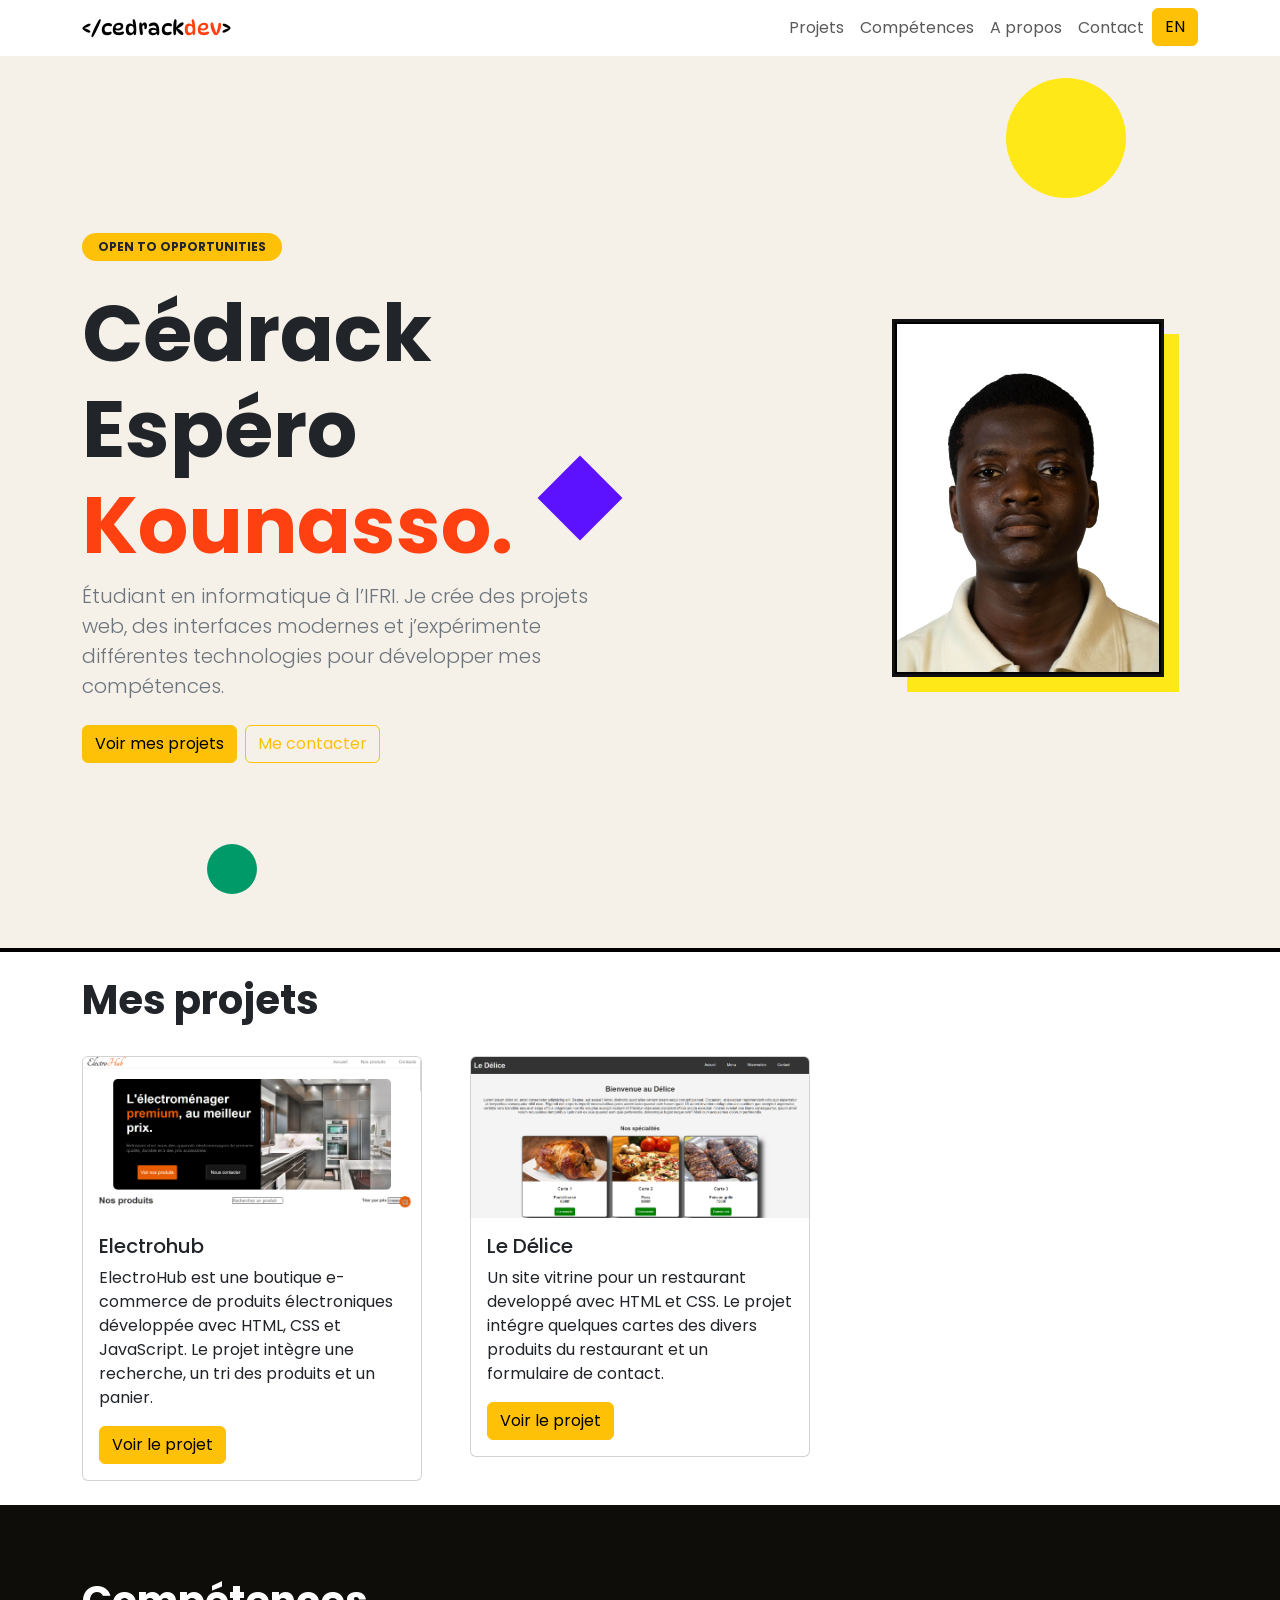
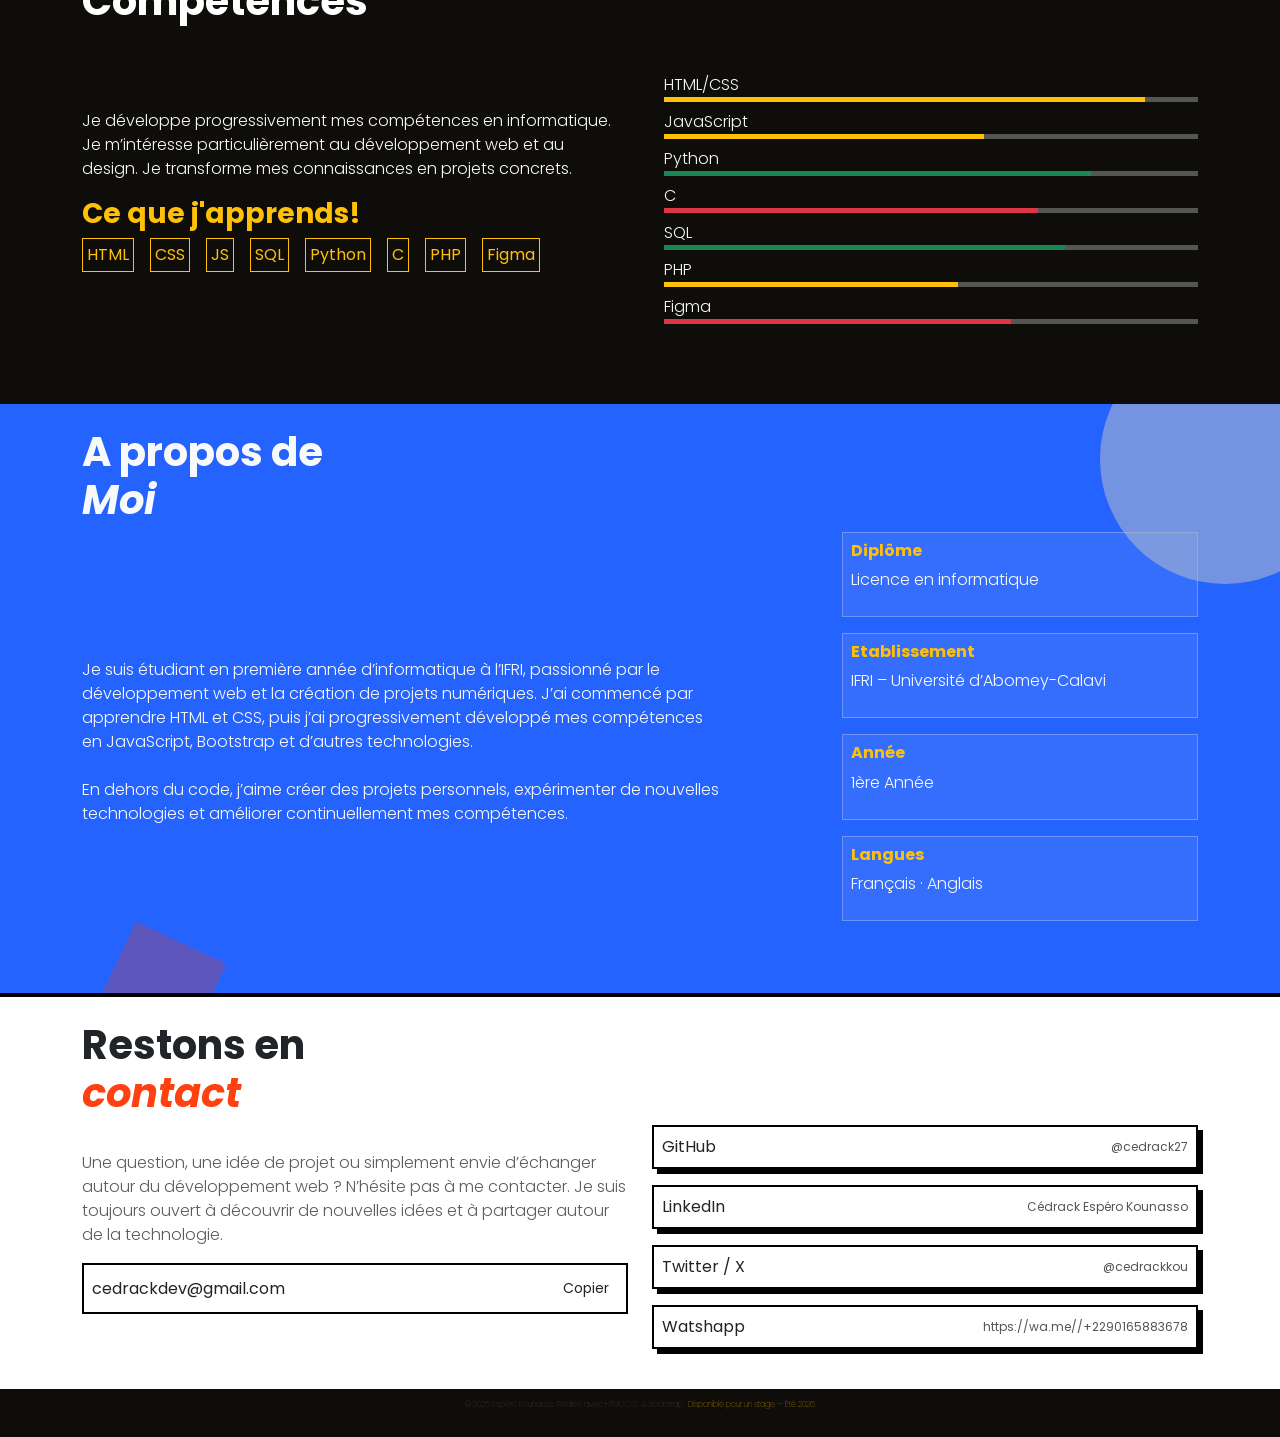
==== index.html @ d735da38 "first commit" ====
<!doctype html>
<html lang="en">

<head>
    <meta charset="utf-8">
    <meta name="viewport" content="width=device-width, initial-scale=1">
    <title>Espero Cedrack Kounasso</title>
    <link href="https://fonts.googleapis.com/css2?family=DynaPuff:wght@400..700&display=swap" rel="stylesheet">
    <link rel="preconnect" href="https://fonts.googleapis.com">
    <link rel="preconnect" href="https://fonts.gstatic.com" crossorigin>
    <link href="https://fonts.googleapis.com/css2?family=Poppins:wght@300;400;500;600;700&display=swap"
        rel="stylesheet">
    <link href="https://cdn.jsdelivr.net/npm/bootstrap@5.3.8/dist/css/bootstrap.min.css" rel="stylesheet"
        integrity="sha384-sRIl4kxILFvY47J16cr9ZwB07vP4J8+LH7qKQnuqkuIAvNWLzeN8tE5YBujZqJLB" crossorigin="anonymous">
    <link rel="stylesheet" href="style.css">
</head>

<body>
    <header class="py-4 z-10">
        <nav class="navbar navbar-expand-md fixed-top bg-white">
            <div class="container">
                <a href="#" class="navbar-brand name">&lt;/cedrack<span class="text-orange">dev</span>&gt;</a>
                <button class="navbar-toggler" type="button" data-bs-toggle="collapse" data-bs-target="#navbarNav"
                    aria-controls="navbarNav" aria-expanded="false" aria-label="Toggle navigation">
                    <span class="navbar-toggler-icon"></span>
                </button>
                <div class="collapse navbar-collapse justify-content-end" id="navbarNav">
                    <ul class="navbar-nav">
                        <li class="nav-item">
                            <a href="#projets" class="nav-link">Projets</a>
                        </li>
                        <li class="nav-items">
                            <a href="#competences" class="nav-link">Compétences</a>
                        </li>
                        <li class="nav-item">
                            <a href="#apropos" class="nav-link">A propos</a>
                        </li>
                        <li class="nav-item">
                            <a href="#contact" class="nav-link">Contact</a>
                        </li>
                        <li class="nav-item">
                            <a href="index-en.html" class="btn btn-warning">EN</a>
                        </li>
                    </ul>
                </div>
            </div>
        </nav>
    </header>
    <main>
        <section class="hero position-relative overflow-hidden min-vh-100 py-4">
            <div class="circle-yellow position-absolute"></div>
            <div class="losange position-absolute"></div>

            <div class="container position-relative z-2">
                <div class="row g-5 align-items-center min-vh-100">

                    <div class="col-md-6">

                        <span class="badge text-dark bg-warning rounded-pill px-3 py-2 mb-4">
                            OPEN TO OPPORTUNITIES
                        </span>

                        <h1 class="display-1 fw-bold">
                            Cédrack Espéro
                            <span class="d-block text-orange">Kounasso.</span>
                        </h1>

                        <p class="lead text-secondary">
                            Étudiant en informatique à l’IFRI. Je crée des projets web, des interfaces modernes et
                            j’expérimente différentes technologies pour développer mes compétences.
                        </p>

                        <div class="mt-4 d-flex">
                            <a href="#projets" class="btn btn-warning me-2">
                                Voir mes projets
                            </a>

                            <a href="#contact" class="btn btn-outline-warning">
                                Me contacter
                            </a>
                        </div>
                        <div class="circle-green position-absolute"></div>

                    </div>
                    <div class="col-12 col-md-4 offset-md-2 position-relative">
                        <div class="image-container col-12 col-md-6">
                            <img src="mp.jpg" class="img-fluid" alt="Cédrack Kounasso">
                        </div>
                    </div>
                </div>
            </div>

        </section>
        <section class="p-4" id="projets">
            <div class="container">
                <h1 class="fw-bold pb-4">Mes projets</h1>
                <div class="row g-5">
                    <div class="col-12 col-md-4">
                        <div class="card">
                            <img src="projet1.png" class="card-img-top" alt="Projet Electrohub">
                            <div class="card-body">
                                <h5 class="card-title">Electrohub</h5>
                                <p class="card-text">ElectroHub est une boutique e-commerce de produits électroniques
                                    développée avec HTML, CSS et JavaScript. Le projet intègre une recherche, un tri des
                                    produits et un panier.</p>
                                <a href="https://electrohubshop.vercel.app/" class="btn btn-warning">Voir le projet</a>
                            </div>
                        </div>
                    </div>

                    <div class="col-12 col-md-4">
                        <div class="card">
                            <img src="projet2.png" class="card-img-top" alt="Projet Electrohub">
                            <div class="card-body">
                                <h5 class="card-title">Le Délice</h5>
                                <p class="card-text">Un site vitrine pour un restaurant developpé avec HTML et CSS. Le
                                    projet intégre quelques cartes des divers produits du restaurant et un formulaire de
                                    contact.
                                </p>
                                <a href="https://le-delice-iota.vercel.app/" class="btn btn-warning">Voir le projet</a>
                            </div>
                        </div>
                    </div>
                </div>
            </div>
        </section>
        <section class="p-4" id="competences">
            <div class="container">
                <h1 class="fw-bold text-white mt-5">Compétences</h1>
                <div class="row mt-5 gx-5 pb-5 d-flex align-items-center">
                    <div class="col-12 col-md-6">
                        <p class="text-light fw-light mt-0">Je développe progressivement mes compétences en
                            informatique.
                            Je m’intéresse particulièrement au développement web et au design.
                            Je transforme mes connaissances en projets concrets.
                        </p>
                        <div class="text-warning g-2">
                            <h3 class="fw-bold">Ce que j'apprends!</h3>
                            <div class="g-5 mt-2 mb-4 d-flex flex-wrap gap-3">
                                <span class="border border-warning p-1">HTML</span>
                                <span class="border border-warning p-1">CSS</span>
                                <span class="border border-warning p-1">JS</span>
                                <span class="border border-warning p-1">SQL</span>
                                <span class="border border-warning p-1">Python</span>
                                <span class="border border-warning p-1">C</span>
                                <span class="border border-warning p-1">PHP</span>
                                <span class="border border-warning p-1">Figma</span>
                            </div>
                        </div>
                    </div>
                    <div class="col-12 col-md-6 text-light fw-light mt-0 pt-0">
                        <p class="m-0">HTML/CSS</p>
                        <div class="progress mb-2" data-bs-toggle="tooltip" data-bs-title="90%" role="progressbar"
                            aria-label="Success example" aria-valuenow="90" aria-valuemin="0" aria-valuemax="100">
                            <div class="progress-bar bg-warning" style="width: 90%"></div>
                        </div>
                        <p class="m-0">JavaScript</p>
                        <div class="progress mb-2" data-bs-toggle="tooltip" data-bs-title="60%" role="progressbar"
                            aria-label="Info example" aria-valuenow="60" aria-valuemin="0" aria-valuemax="100">
                            <div class="progress-bar bg-warning" style="width: 60%"></div>
                        </div>
                        <p class="m-0">Python</p>
                        <div class="progress mb-2" data-bs-toggle="tooltip" data-bs-title="80%" role="progressbar"
                            aria-label="Warning example" aria-valuenow="80" aria-valuemin="0" aria-valuemax="100">
                            <div class="progress-bar bg-success" style="width: 80%"></div>
                        </div>
                        <p class="m-0">C</p>
                        <div class="progress mb-2" data-bs-toggle="tooltip" data-bs-title="70%" role="progressbar"
                            aria-label="Warning example" aria-valuenow="70" aria-valuemin="0" aria-valuemax="100">
                            <div class="progress-bar bg-danger" style="width: 70%"></div>
                        </div>
                        <p class="m-0">SQL</p>
                        <div class="progress mb-2" data-bs-toggle="tooltip" data-bs-title="75%" role="progressbar"
                            aria-label="Warning example" aria-valuenow="75" aria-valuemin="0" aria-valuemax="100">
                            <div class="progress-bar bg-success" style="width: 75%"></div>
                        </div>
                        <p class="m-0">PHP</p>
                        <div class="progress mb-2" data-bs-toggle="tooltip" data-bs-title="55%" role="progressbar"
                            aria-label="Warning example" aria-valuenow="55" aria-valuemin="0" aria-valuemax="100">
                            <div class="progress-bar bg-warning" style="width: 55%"></div>
                        </div>
                        <p class="m-0">Figma</p>
                        <div class="progress mb-2" data-bs-toggle="tooltip" data-bs-title="65%" role="progressbar"
                            aria-label="Warning example" aria-valuenow="65" aria-valuemin="0" aria-valuemax="100">
                            <div class="progress-bar bg-danger" style="width: 65%"></div>
                        </div>
                    </div>
                </div>
            </div>
        </section>
        <section class="about" id="apropos">
            <div class="circle"></div>
            <div class="diamond"></div>

            <div class="container py-4">
                <h1 class="fw-bold text-light">A propos de <br><i>Moi</i></h1>
                <div class="row d-flex align-items-center">
                    <div class="col-12 col-md-7">
                        <p class="fw-light text-light">
                            Je suis étudiant en première année d’informatique à l’IFRI, passionné par le développement
                            web
                            et la création de projets numériques. J’ai commencé par apprendre HTML et CSS, puis j’ai
                            progressivement développé mes compétences en JavaScript, Bootstrap et d’autres technologies.
                            <br> <br>
                            En dehors du code, j’aime créer des projets personnels, expérimenter de nouvelles
                            technologies
                            et améliorer continuellement mes compétences.
                        </p>
                    </div>
                    <div class="col-12 col-md-4 offset-md-1">
                        <div class="col-12 about-col p-2 mb-3">
                            <h6 class="fw-bold text-warning">Diplôme</h6>
                            <p class="fw-light text-light">Licence en informatique</p>
                        </div>
                        <div class="col-12 about-col p-2 mb-3">
                            <h6 class="fw-bold text-warning">Etablissement</h6>
                            <p class="fw-light text-light">IFRI – Université d’Abomey-Calavi</p>
                        </div>
                        <div class="col-12 about-col p-2 mb-3">
                            <h6 class="fw-bold text-warning">Année</h6>
                            <p class="fw-light text-light">1ère Année</p>
                        </div>
                        <div class="col-12 about-col p-2 mb-3 mb-5">
                            <h6 class="fw-bold text-warning">Langues</h6>
                            <p class="fw-light text-light">Français · Anglais</p>
                        </div>
                    </div>
                </div>
            </div>
        </section>
        <section id="contact">
            <div class="container py-4">
                <h1 class="fw-bold fs-1">Restons en <br> <span class="text-orange"><i>contact</i></span></h1>
                <div class="row d-flex align-items-center">
                    <div class="col-12 col-md-6 mb-4">
                        <p class="fw-light text-body-secondary">Une question, une idée de projet ou simplement envie
                            d’échanger autour du développement web ? N’hésite pas à me contacter. Je suis toujours
                            ouvert à
                            découvrir de nouvelles idées et à partager autour de la technologie.</p>
                        <div class="d-flex align-items-center justify-content-between gap-2 p-2 email">
                            <span id="email">cedrackdev@gmail.com</span>

                            <button id="copyBtn" class="btn btn-sm">
                                Copier
                            </button>
                        </div>
                    </div>
                    <div class="col-12 col-md-6">
                        <div class="col-12 contact-item p-2 mb-3 d-flex justify-content-between align-items-center">
                            <Span>GitHub</Span>
                            <sapn class="contact-link">@cedrack27</sapn>
                        </div>
                        <div class="col-12 contact-item p-2 mb-3 d-flex justify-content-between align-items-center">
                            <Span>LinkedIn</Span>
                            <sapn class="contact-link">Cédrack Espéro Kounasso</sapn>
                        </div>
                        <div class="col-12 contact-item p-2 mb-3 d-flex justify-content-between align-items-center">
                            <Span>Twitter /
                                X</Span>
                            <sapn class="contact-link">@cedrackkou</sapn>
                        </div>
                        <div class="col-12 contact-item p-2 mb-3 d-flex justify-content-between align-items-center">
                            <Span>Watshapp</Span>
                            <sapn class="contact-link">https://wa.me//+2290165883678</sapn>
                        </div>
                    </div>
                </div>
            </div>
        </section>
    </main>
    <footer>
        <div class="container">
            <p class="fw-lighter text-center">© 2025 Espéro Kounasso. Réalisé avec HTML/CSS & Bootstrap .
                <span class="text-warning">Disponible pour un stage — Été 2026</span>
            </p>
        </div>
    </footer>
    <script src="https://cdn.jsdelivr.net/npm/bootstrap@5.3.8/dist/js/bootstrap.bundle.min.js"
        integrity="sha384-FKyoEForCGlyvwx9Hj09JcYn3nv7wiPVlz7YYwJrWVcXK/BmnVDxM+D2scQbITxI"
        crossorigin="anonymous"></script>
    <script>
        const tooltipTriggerList = document.querySelectorAll('[data-bs-toggle="tooltip"]')
        const tooltipList = [...tooltipTriggerList].map(tooltipTriggerEl => new bootstrap.Tooltip(tooltipTriggerEl))

        const copyBtn = document.getElementById("copyBtn");
        const email = document.getElementById("email");

        copyBtn.addEventListener("click", () => {
            navigator.clipboard.writeText(email.textContent);

            copyBtn.textContent = "Copié !";

            setTimeout(() => {
                copyBtn.textContent = "Copier";
            }, 2000);
        });
    </script>
</body>

</html>
---- style.css ----
body {
    font-family: 'Poppins', sans-serif;
}

.hero {
    background: #F5F0E8;
    border-bottom: 4px solid black;
}

.name {
    font-family: "DynaPuff", sans-serif;
}

.circle-yellow {
    width: 120px;
    height: 120px;
    background: #ffe817;
    border-radius: 50%;
    top: 30px;
    right: 12%;
}

.text-orange {
    color: #ff4011;
}

.circle-green {
    width: 50px;
    height: 50px;
    background: #009a69;
    border-radius: 50%;
    bottom: 30px;
    left: 12%;
}

.losange {
    position: absolute;
    width: 60px;
    height: 60px;
    background: #5c11ff;
    top: 50%;
    right: 50%;
    transform: translate(-50%, -50%) rotate(45deg);
}

.image-container {
    position: relative;
    width: 80%;
    height: 80%;
    margin: auto;
    border: 3px solid #111;
    box-shadow: 15px 15px 0 #ffe817;
}

.image-container img {
    width: 100%;
    display: block;
    border: 2px solid black;
}

#competences {
    background-color: #0f0d0a;
}

.progress {
    height: 5px;
    background-color: #555555;
    border-radius: 0;
}

.progress-bar {
     border-radius: 0;
}

#apropos {
    background-color: #2563FF;
    border-bottom: 4px solid black;
}

.about {
    position: relative;
    min-height: 550px;
    background: #2864f5;
    overflow: hidden; /* empêche les formes de dépasser */
}

.circle {
    position: absolute;
    width: 250px;
    height: 250px;
    border-radius: 50%;

    top: -70px;
    right: -70px;

    background: rgba(180, 190, 200, 0.55);
}

.about-col {
    border: 1px solid #6F95F7;
    background-color: #356EFD;
}

.diamond {
    position: absolute;
    width: 100px;
    height: 100px;
    bottom: -45px;
    left: 110px;
    background: #5d57bd;
    transform: rotate(25deg);
}

.email {
    border: 2px solid black;
}

.contact-item {
    border: 2px solid black;
    box-shadow: 5px 5px 0 black;
}
.contact-link {
    color: #555555;
    font-size: 12px;
}

footer {
    background-color: #0f0d0a;
    padding: 10px;
    font-size: 8px;
    color: #555555;
}
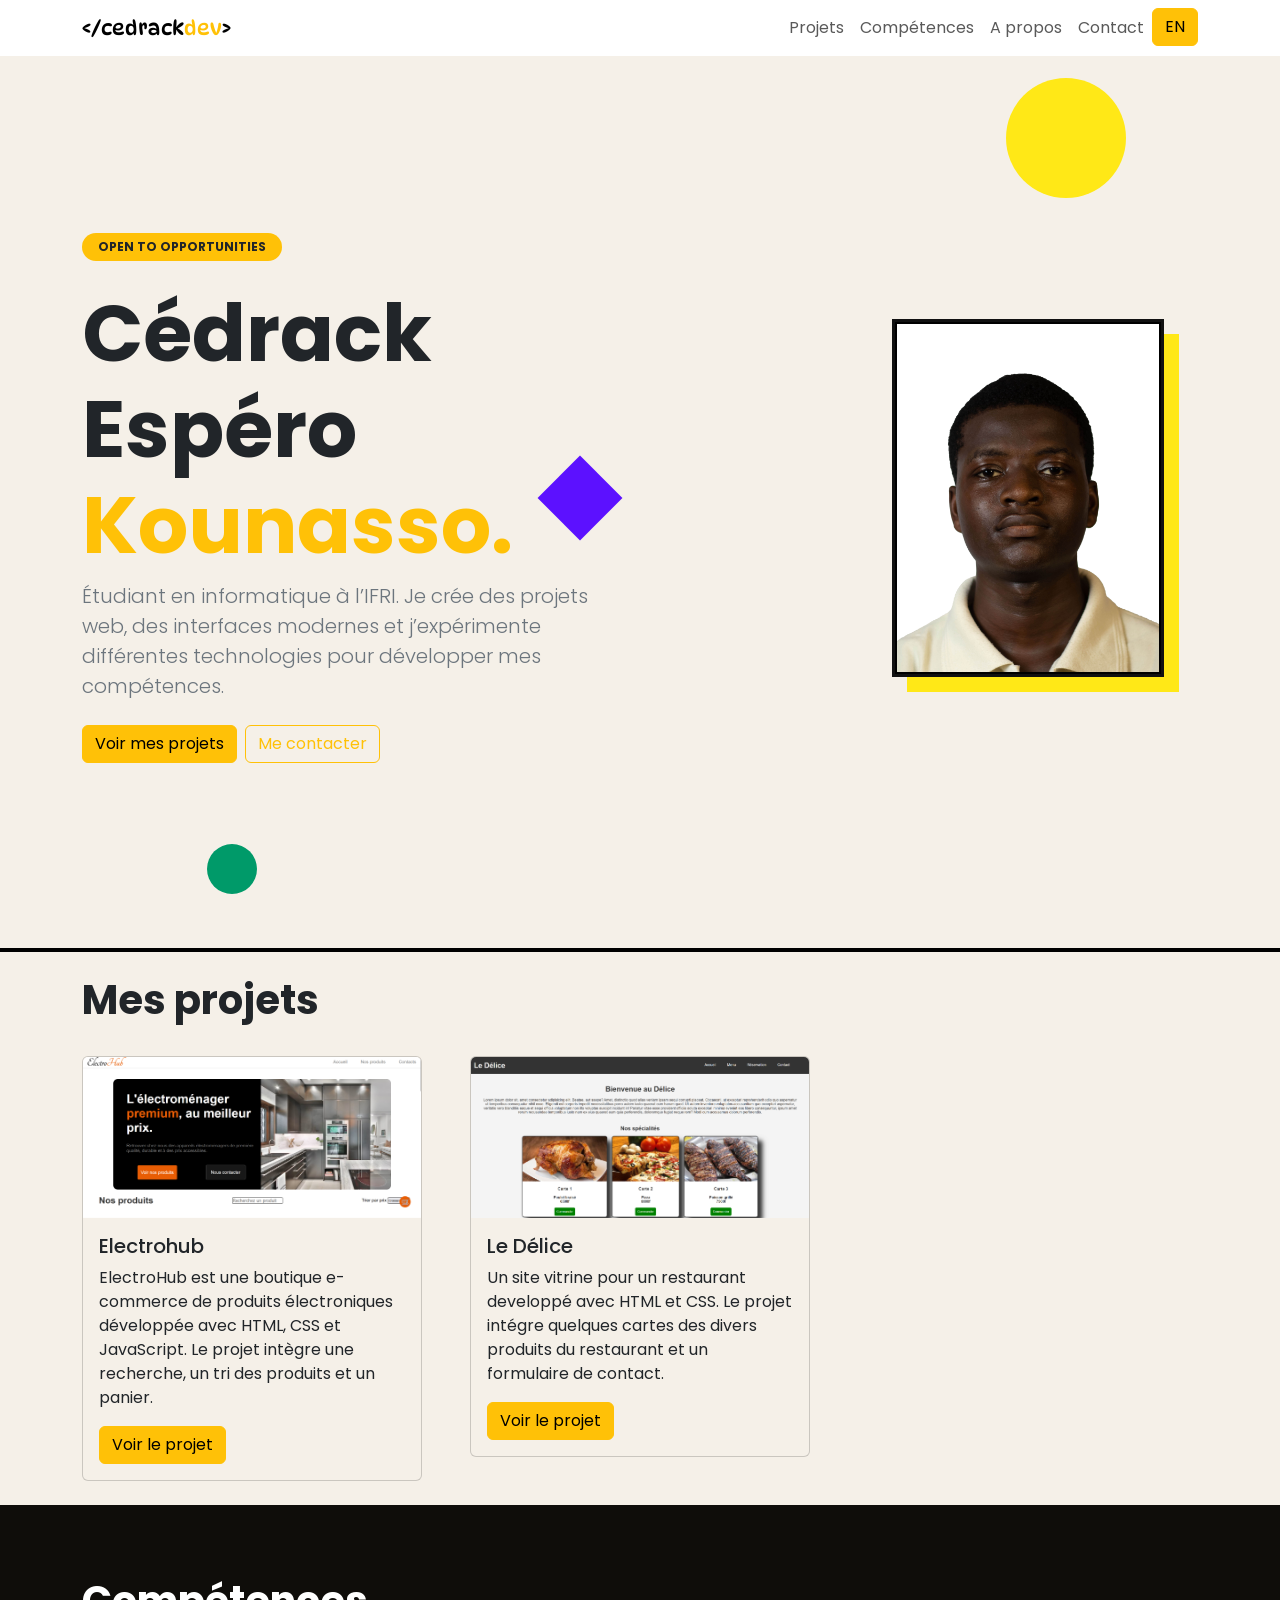
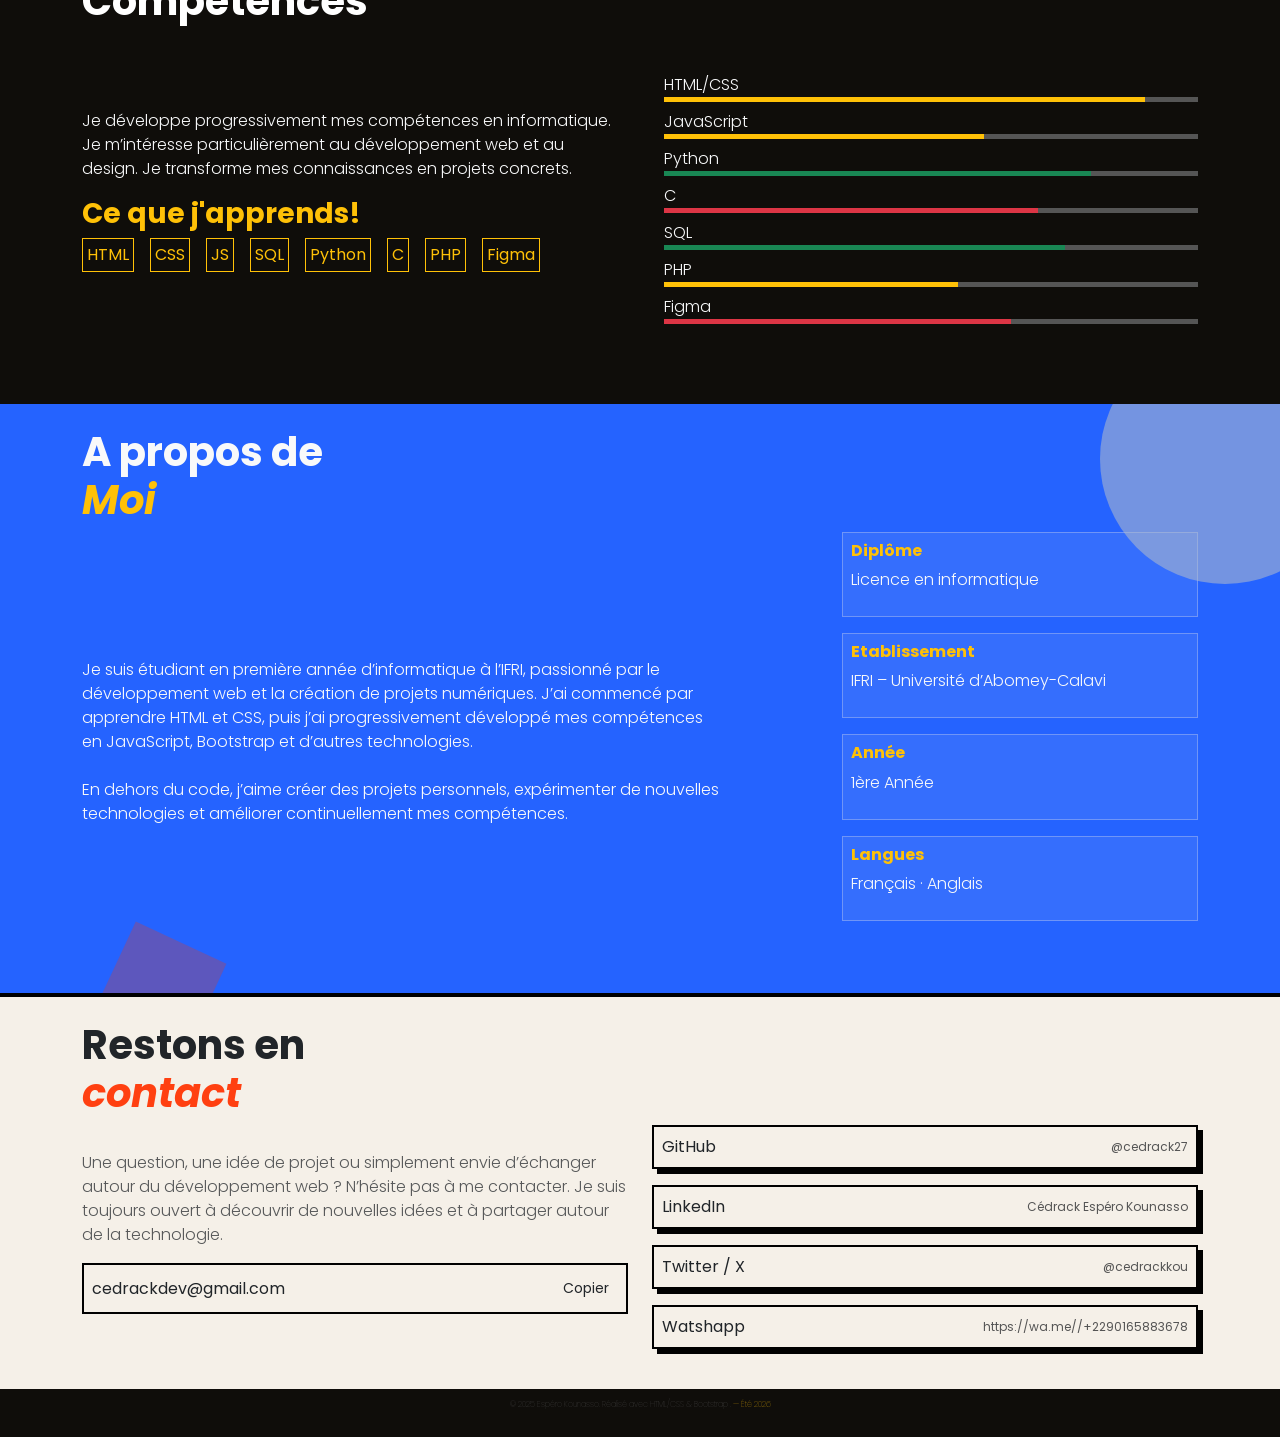
==== commit 84645b21: "second commit" ====
--- a/index.html
+++ b/index.html
@@ -19,7 +19,7 @@
     <header class="py-4 z-10">
         <nav class="navbar navbar-expand-md fixed-top bg-white">
             <div class="container">
-                <a href="#" class="navbar-brand name">&lt;/cedrack<span class="text-orange">dev</span>&gt;</a>
+                <a href="#" class="navbar-brand name">&lt;/cedrack<span class="text-warning">dev</span>&gt;</a>
                 <button class="navbar-toggler" type="button" data-bs-toggle="collapse" data-bs-target="#navbarNav"
                     aria-controls="navbarNav" aria-expanded="false" aria-label="Toggle navigation">
                     <span class="navbar-toggler-icon"></span>
@@ -62,7 +62,7 @@
 
                         <h1 class="display-1 fw-bold">
                             Cédrack Espéro
-                            <span class="d-block text-orange">Kounasso.</span>
+                            <span class="d-block text-warning">Kounasso.</span>
                         </h1>
 
                         <p class="lead text-secondary">
@@ -96,7 +96,7 @@
                 <h1 class="fw-bold pb-4">Mes projets</h1>
                 <div class="row g-5">
                     <div class="col-12 col-md-4">
-                        <div class="card">
+                        <div class="card carte">
                             <img src="projet1.png" class="card-img-top" alt="Projet Electrohub">
                             <div class="card-body">
                                 <h5 class="card-title">Electrohub</h5>
@@ -109,7 +109,7 @@
                     </div>
 
                     <div class="col-12 col-md-4">
-                        <div class="card">
+                        <div class="card carte">
                             <img src="projet2.png" class="card-img-top" alt="Projet Electrohub">
                             <div class="card-body">
                                 <h5 class="card-title">Le Délice</h5>
@@ -193,7 +193,7 @@
             <div class="diamond"></div>
 
             <div class="container py-4">
-                <h1 class="fw-bold text-light">A propos de <br><i>Moi</i></h1>
+                <h1 class="fw-bold text-light">A propos de <br><i class="text-warning">Moi</i></h1>
                 <div class="row d-flex align-items-center">
                     <div class="col-12 col-md-7">
                         <p class="fw-light text-light">
@@ -271,7 +271,7 @@
     <footer>
         <div class="container">
             <p class="fw-lighter text-center">© 2025 Espéro Kounasso. Réalisé avec HTML/CSS & Bootstrap .
-                <span class="text-warning">Disponible pour un stage — Été 2026</span>
+                <span class="text-warning"> — Été 2026</span>
             </p>
         </div>
     </footer>
--- a/style.css
+++ b/style.css
@@ -1,5 +1,6 @@
 body {
     font-family: 'Poppins', sans-serif;
+    background-color: #F5F0E8;
 }
 
 .hero {
@@ -56,6 +57,10 @@
     width: 100%;
     display: block;
     border: 2px solid black;
+}
+
+.carte {
+    background-color: #F5F0E8;
 }
 
 #competences {
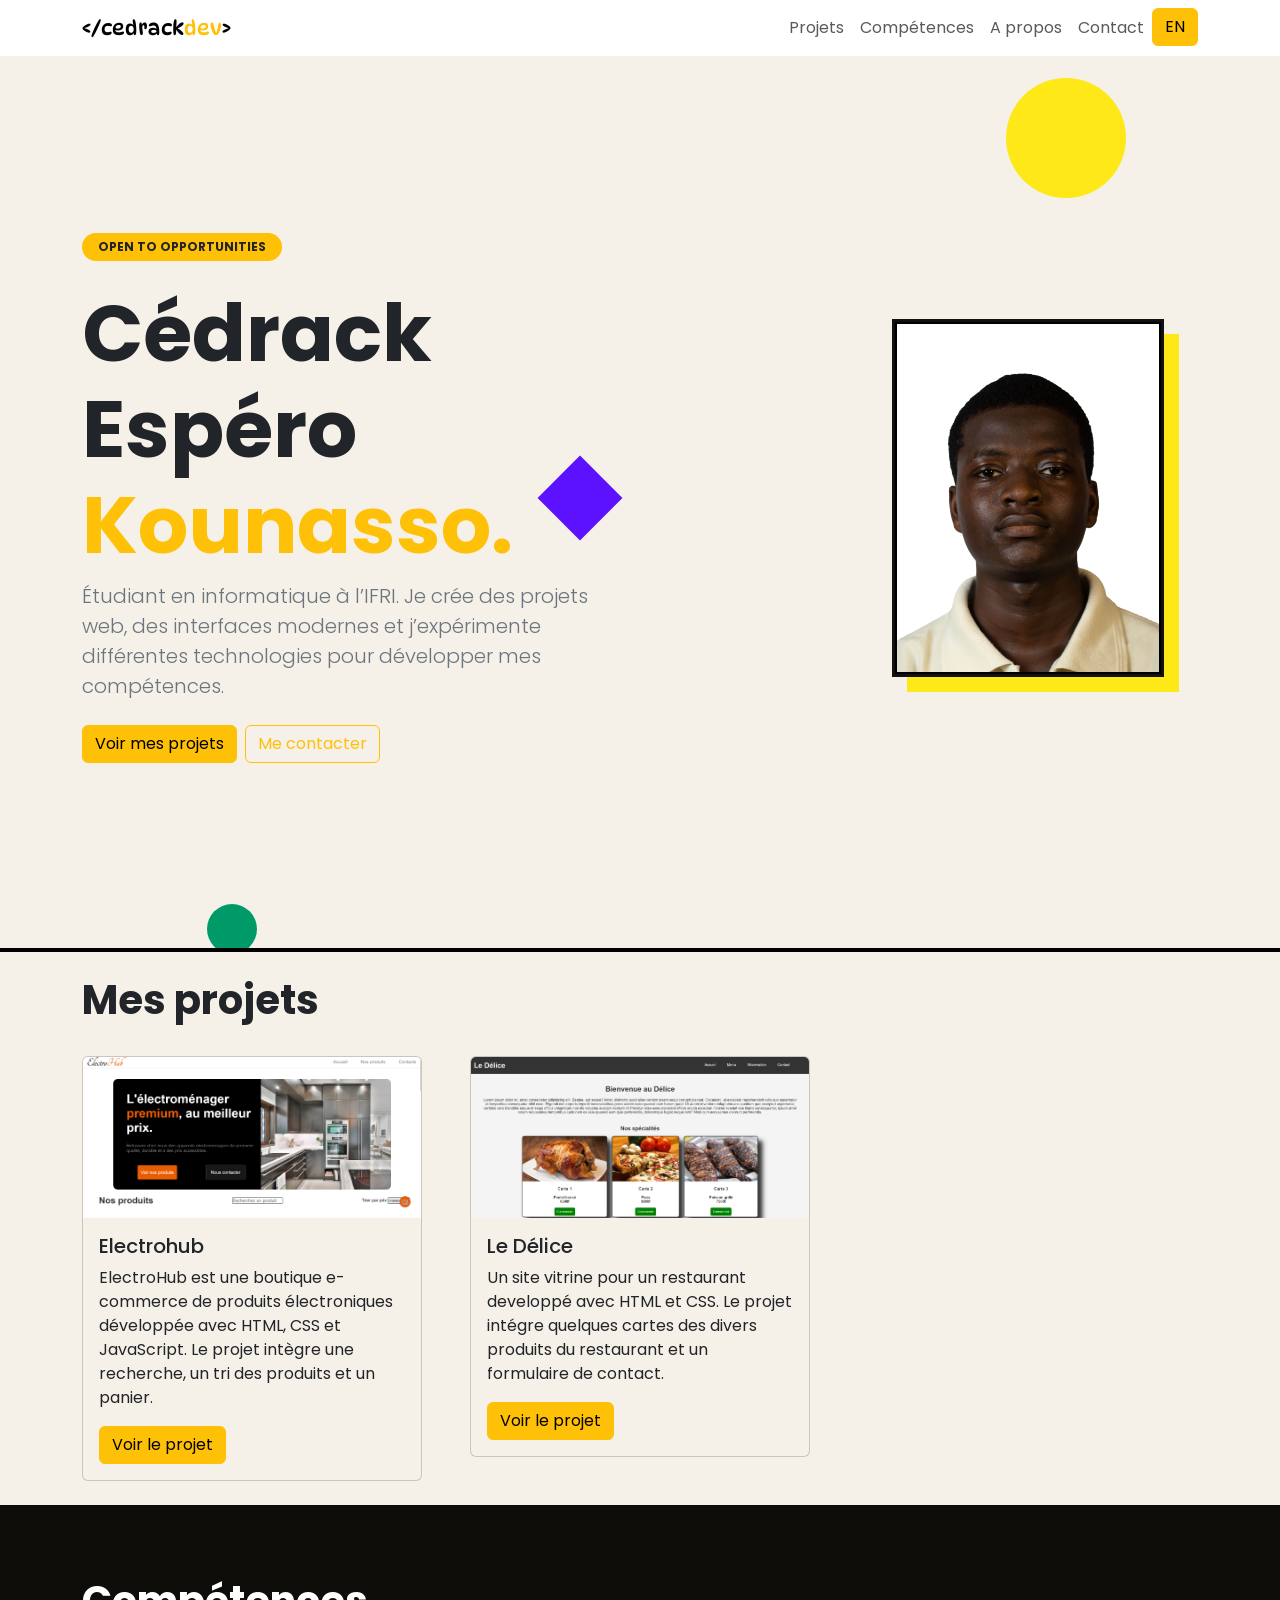
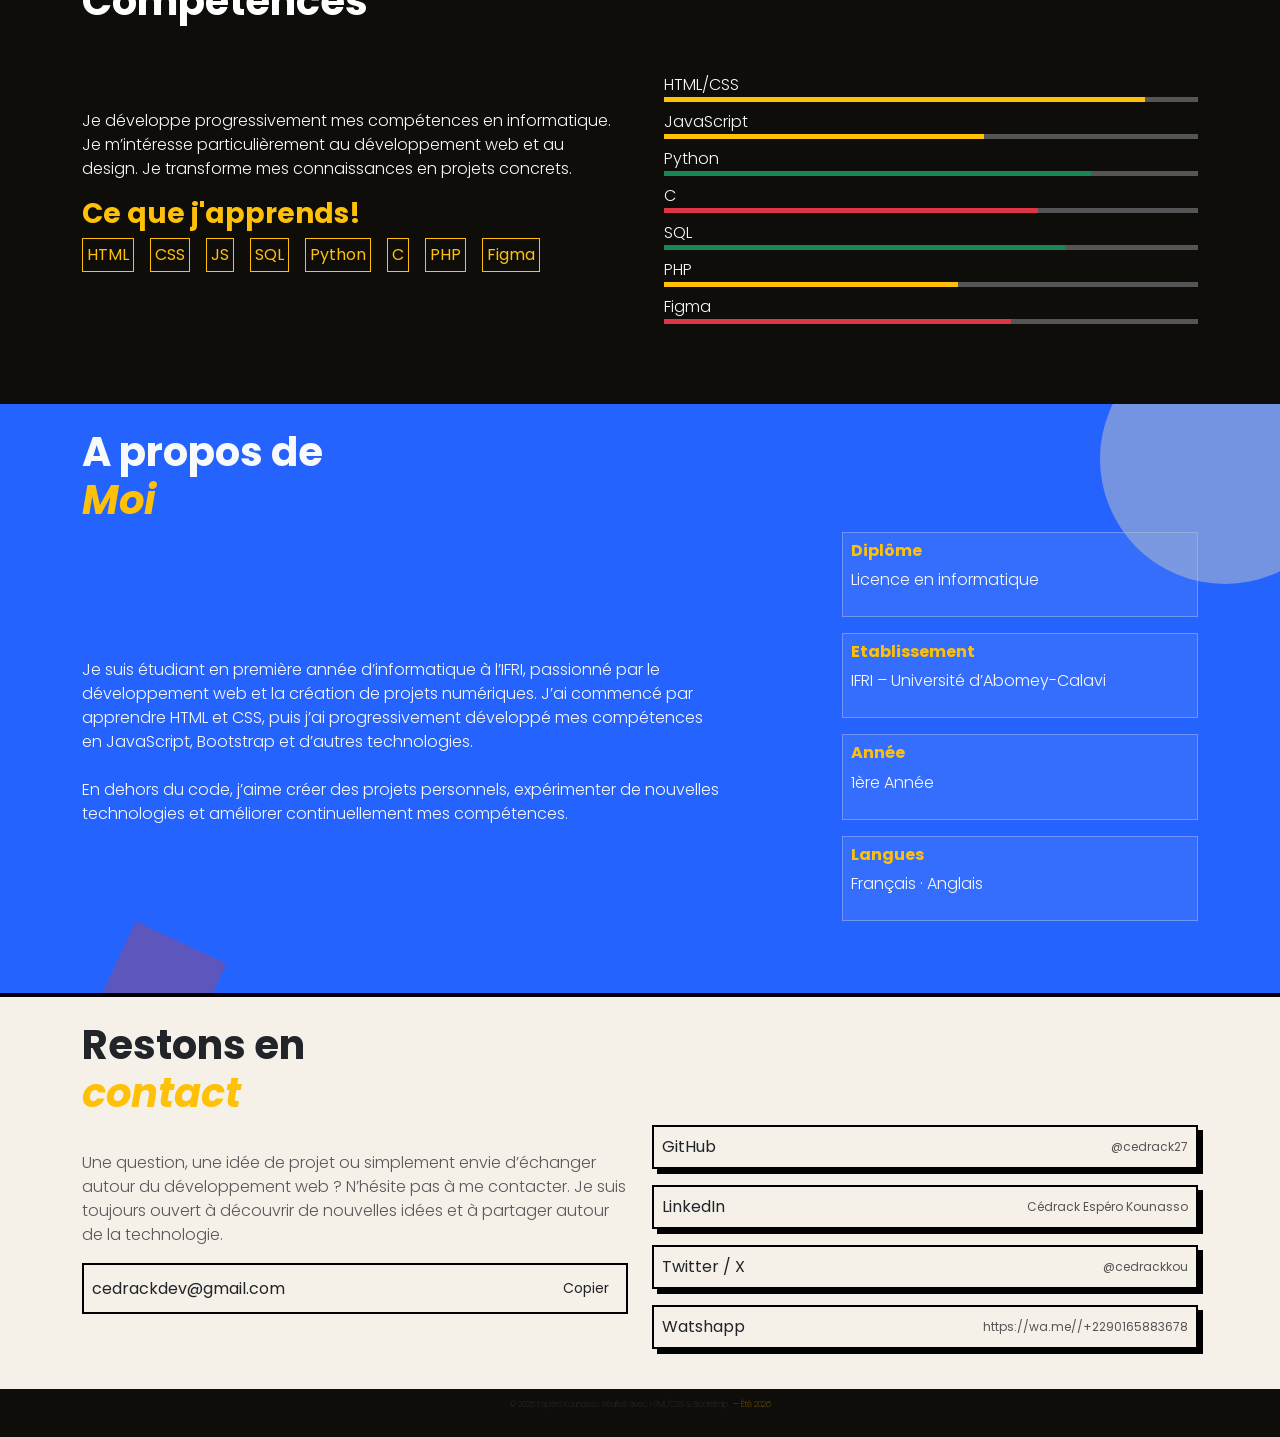
==== commit 1f3ee65f: "fouth commit" ====
--- a/index.html
+++ b/index.html
@@ -230,7 +230,7 @@
         </section>
         <section id="contact">
             <div class="container py-4">
-                <h1 class="fw-bold fs-1">Restons en <br> <span class="text-orange"><i>contact</i></span></h1>
+                <h1 class="fw-bold fs-1">Restons en <br> <span class="text-warning"><i>contact</i></span></h1>
                 <div class="row d-flex align-items-center">
                     <div class="col-12 col-md-6 mb-4">
                         <p class="fw-light text-body-secondary">Une question, une idée de projet ou simplement envie
--- a/style.css
+++ b/style.css
@@ -30,7 +30,7 @@
     height: 50px;
     background: #009a69;
     border-radius: 50%;
-    bottom: 30px;
+    bottom: -30px;
     left: 12%;
 }
 
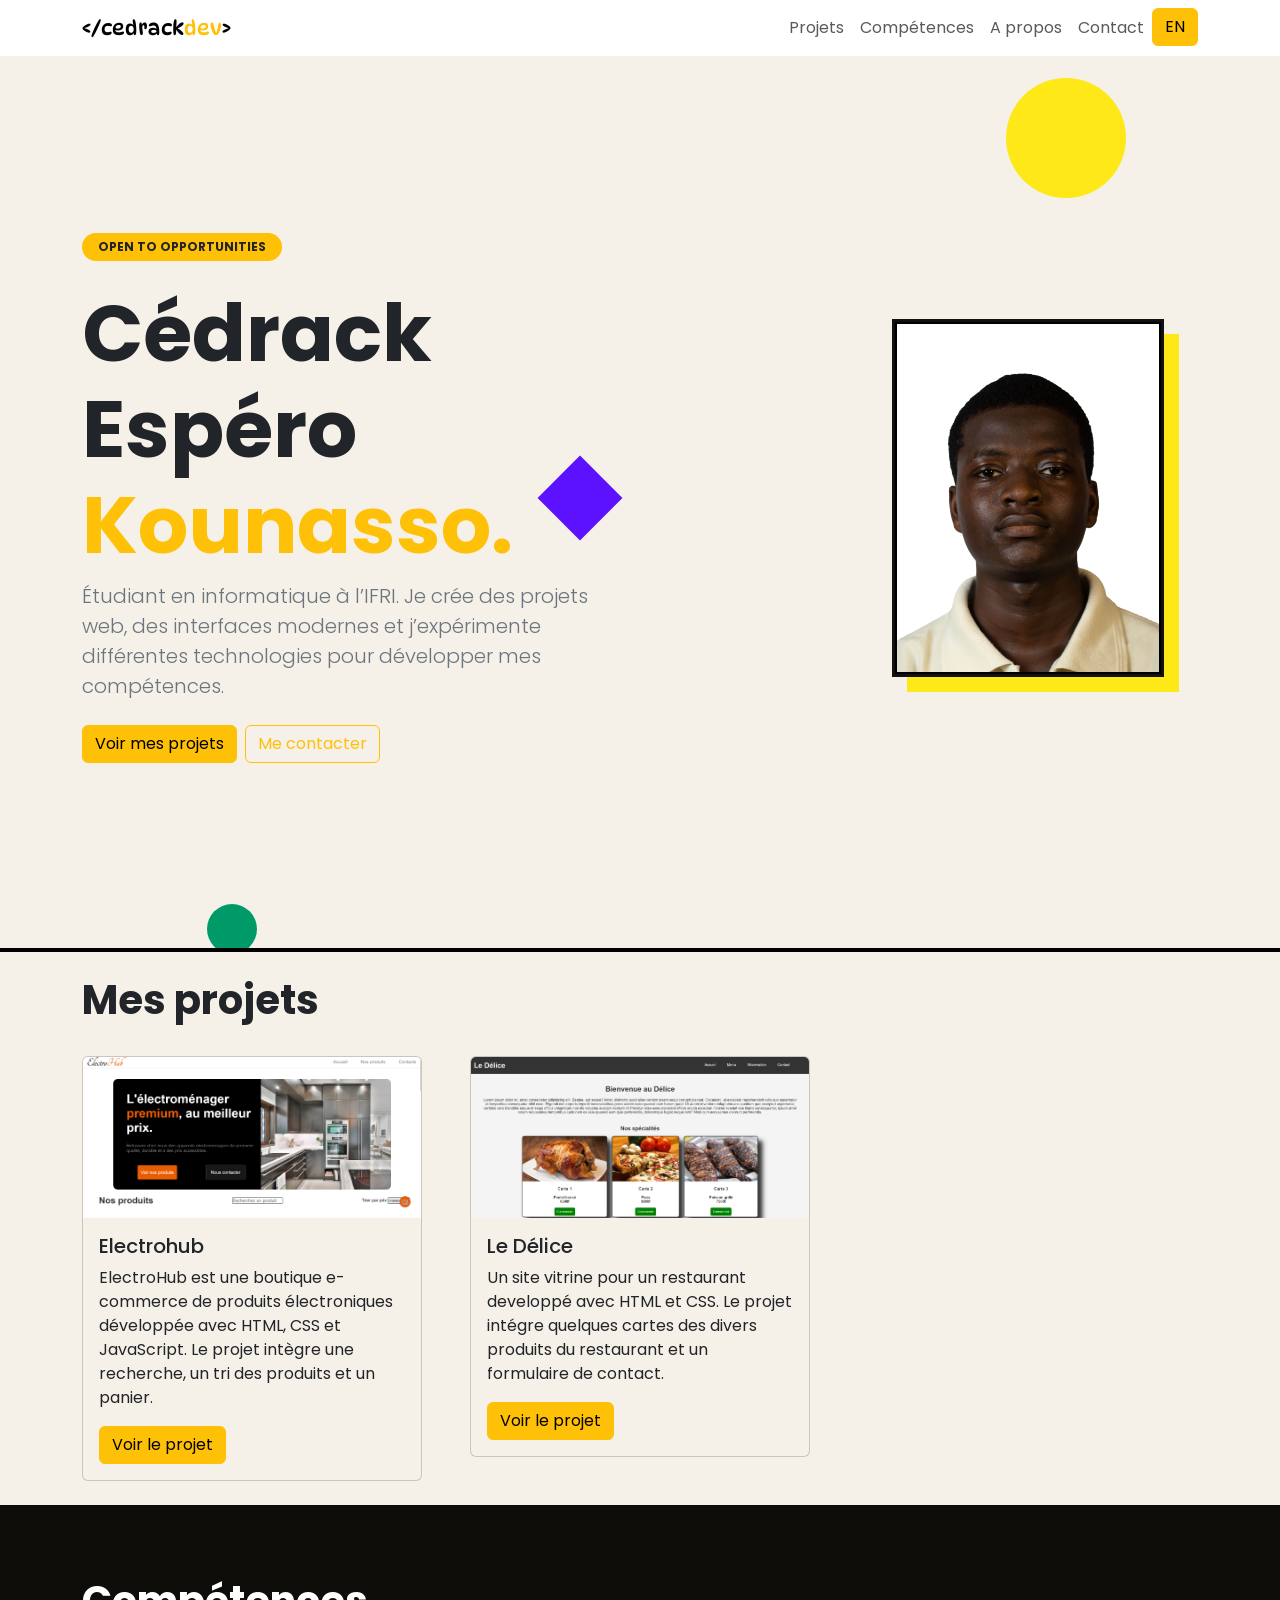
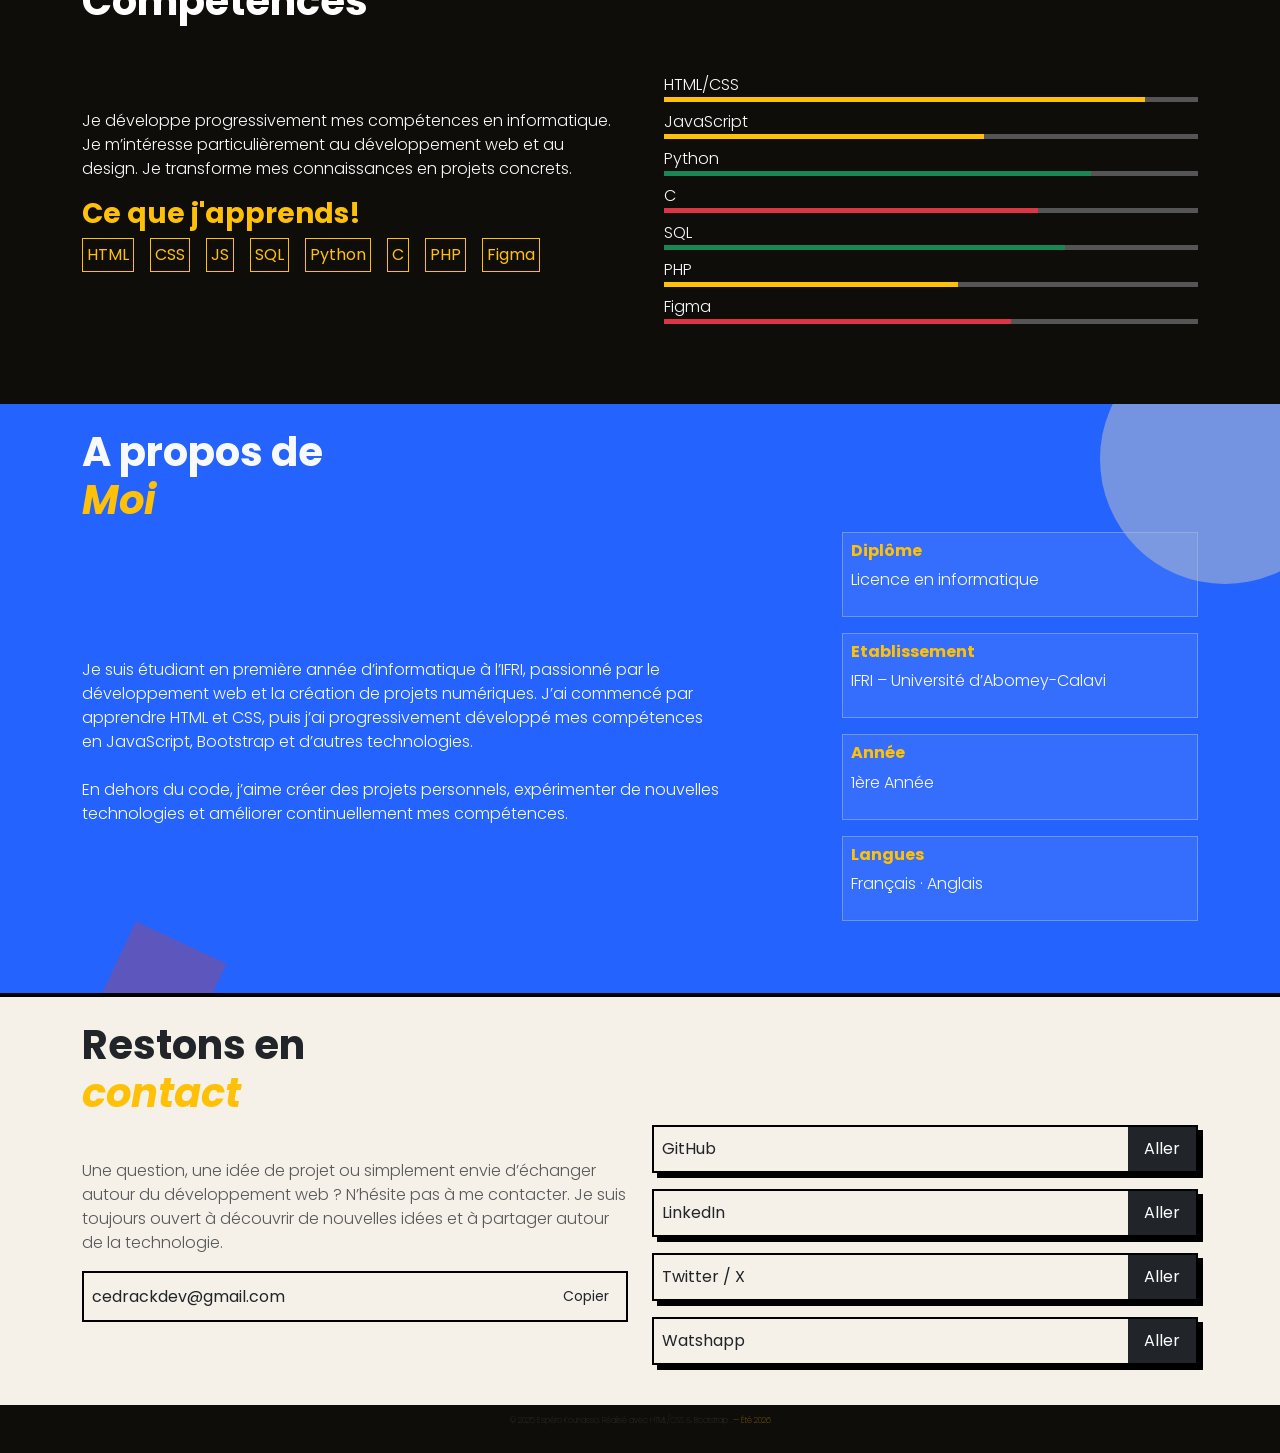
==== commit 16cc4440: "fifth commit" ====
--- a/index.html
+++ b/index.html
@@ -47,7 +47,7 @@
         </nav>
     </header>
     <main>
-        <section class="hero position-relative overflow-hidden min-vh-100 py-4">
+        <section class="hero apparition position-relative overflow-hidden min-vh-100 py-4">
             <div class="circle-yellow position-absolute"></div>
             <div class="losange position-absolute"></div>
 
@@ -91,7 +91,7 @@
             </div>
 
         </section>
-        <section class="p-4" id="projets">
+        <section class="p-4 apparition" id="projets">
             <div class="container">
                 <h1 class="fw-bold pb-4">Mes projets</h1>
                 <div class="row g-5">
@@ -124,7 +124,7 @@
                 </div>
             </div>
         </section>
-        <section class="p-4" id="competences">
+        <section class="p-4 apparition" id="competences">
             <div class="container">
                 <h1 class="fw-bold text-white mt-5">Compétences</h1>
                 <div class="row mt-5 gx-5 pb-5 d-flex align-items-center">
@@ -188,7 +188,7 @@
                 </div>
             </div>
         </section>
-        <section class="about" id="apropos">
+        <section class="about apparition" id="apropos">
             <div class="circle"></div>
             <div class="diamond"></div>
 
@@ -228,7 +228,7 @@
                 </div>
             </div>
         </section>
-        <section id="contact">
+        <section class="apparition" id="contact">
             <div class="container py-4">
                 <h1 class="fw-bold fs-1">Restons en <br> <span class="text-warning"><i>contact</i></span></h1>
                 <div class="row d-flex align-items-center">
@@ -246,22 +246,26 @@
                         </div>
                     </div>
                     <div class="col-12 col-md-6">
-                        <div class="col-12 contact-item p-2 mb-3 d-flex justify-content-between align-items-center">
-                            <Span>GitHub</Span>
-                            <sapn class="contact-link">@cedrack27</sapn>
-                        </div>
-                        <div class="col-12 contact-item p-2 mb-3 d-flex justify-content-between align-items-center">
-                            <Span>LinkedIn</Span>
-                            <sapn class="contact-link">Cédrack Espéro Kounasso</sapn>
-                        </div>
-                        <div class="col-12 contact-item p-2 mb-3 d-flex justify-content-between align-items-center">
-                            <Span>Twitter /
-                                X</Span>
-                            <sapn class="contact-link">@cedrackkou</sapn>
-                        </div>
-                        <div class="col-12 contact-item p-2 mb-3 d-flex justify-content-between align-items-center">
-                            <Span>Watshapp</Span>
-                            <sapn class="contact-link">https://wa.me//+2290165883678</sapn>
+                        <div class="col-12 contact-item mb-3 d-flex justify-content-between align-items-center">
+                            <span class="p-2">GitHub</span>
+                            <a class="btn btn-dark contact-link" href="https://github.com/cedrack27">Aller</a>
+
+                        </div>
+                        <div class="col-12 contact-item mb-3 d-flex justify-content-between align-items-center">
+                            <span class="p-2">LinkedIn</span>
+                            <a class="btn btn-dark contact-link"
+                                href="https://www.linkedin.com/in/cedrack-espero-ounasso/">Aller</a>
+
+                        </div>
+                        <div class="col-12 contact-item mb-3 d-flex justify-content-between align-items-center">
+                            <span class="p-2">Twitter / X</span>
+                            <a class="btn btn-dark contact-link" href="https://x.com/cedrackkou">Aller</a>
+
+                        </div>
+                        <div class="col-12 contact-item mb-3 d-flex justify-content-between align-items-center">
+                            <Span class="p-2">Watshapp</Span>
+                            <a class="btn btn-dark contact-link" href="https://wa.me//+2290165883678">Aller</a>
+
                         </div>
                     </div>
                 </div>
@@ -294,6 +298,20 @@
                 copyBtn.textContent = "Copier";
             }, 2000);
         });
+
+        const elements = document.querySelectorAll(".apparition");
+
+        const observer = new IntersectionObserver((entries) => {
+            entries.forEach((entry) => {
+                if (entry.isIntersecting) {
+                    entry.target.classList.add("visible");
+                }
+            });
+        });
+
+        elements.forEach((element) => {
+            observer.observe(element);
+        });
     </script>
 </body>
 
--- a/style.css
+++ b/style.css
@@ -3,9 +3,41 @@
     background-color: #F5F0E8;
 }
 
+nav a {
+    position: relative;
+    text-decoration: none;
+    color: black;
+}
+
+nav a::after {
+    content: "";
+    position: absolute;
+    left: 0;
+    bottom: -5px;
+    width: 0;
+    height: 2px;
+    background: black;
+    transition: width 0.3s ease;
+}
+
+nav a:hover::after {
+    width: 100%;
+}
+
 .hero {
     background: #F5F0E8;
     border-bottom: 4px solid black;
+}
+
+.apparition {
+    opacity: 0;
+    transform: translateY(50px);
+    transition: 0.8s;
+}
+
+.apparition.visible {
+    opacity: 1;
+    transform: translateY(0);
 }
 
 .name {
@@ -124,9 +156,14 @@
     border: 2px solid black;
     box-shadow: 5px 5px 0 black;
 }
+
 .contact-link {
-    color: #555555;
-    font-size: 12px;
+    border-radius: 0;
+    border: 4px solid #212529;
+}
+
+.contact-link:hover {
+    border: 4px solid rgba(69, 69, 69, 0.5);
 }
 
 footer {
